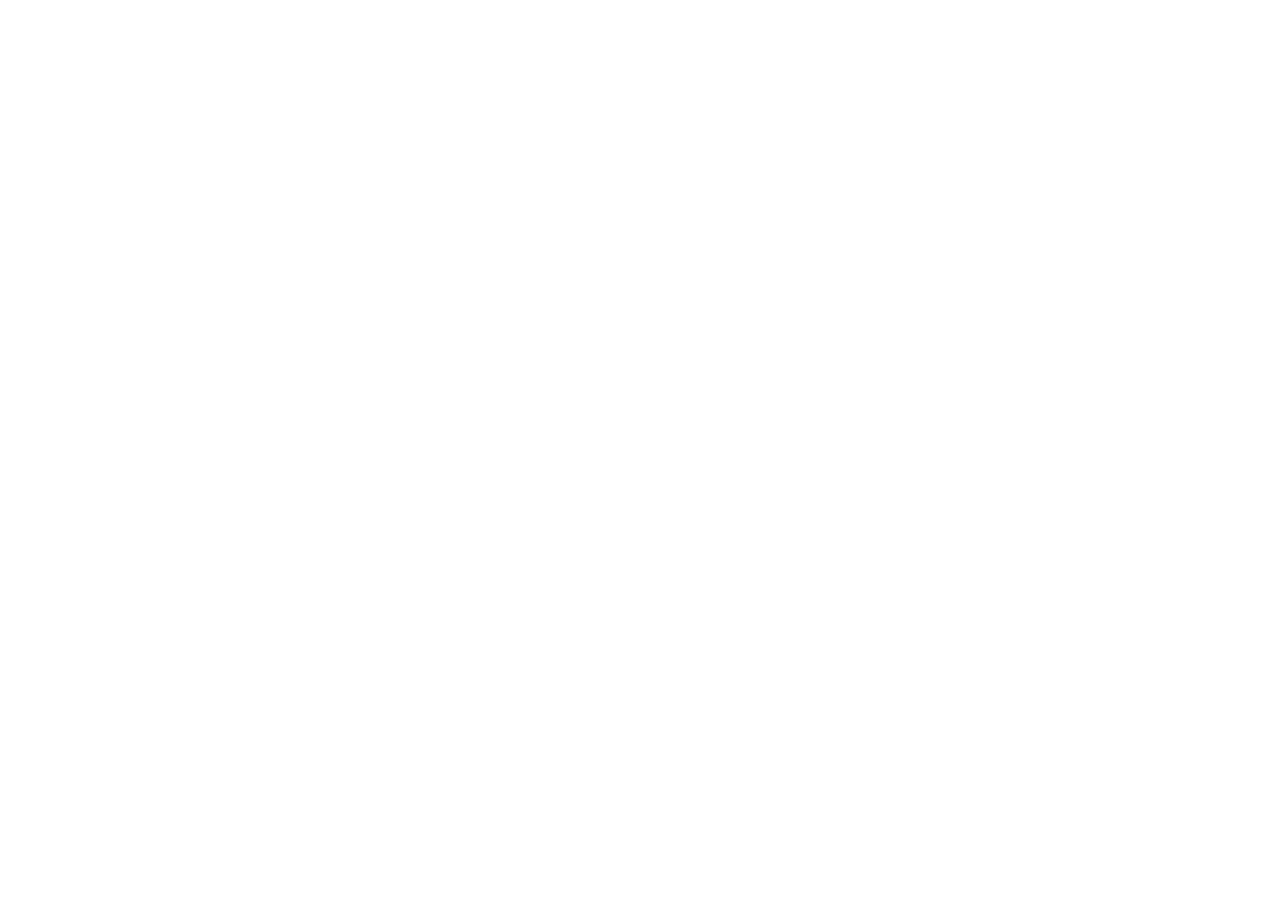
==== pages/about.html @ 854c38ac "avion" ====
<!DOCTYPE html>
<html lang="en">
  <head>
    <meta charset="UTF-8" />
    <meta name="viewport" content="width=device-width, initial-scale=1.0" />
    <title>About | Avion</title>
  </head>
  <body>
    <header></header>
    <main></main>
    <footer></footer>
  </body>
</html>
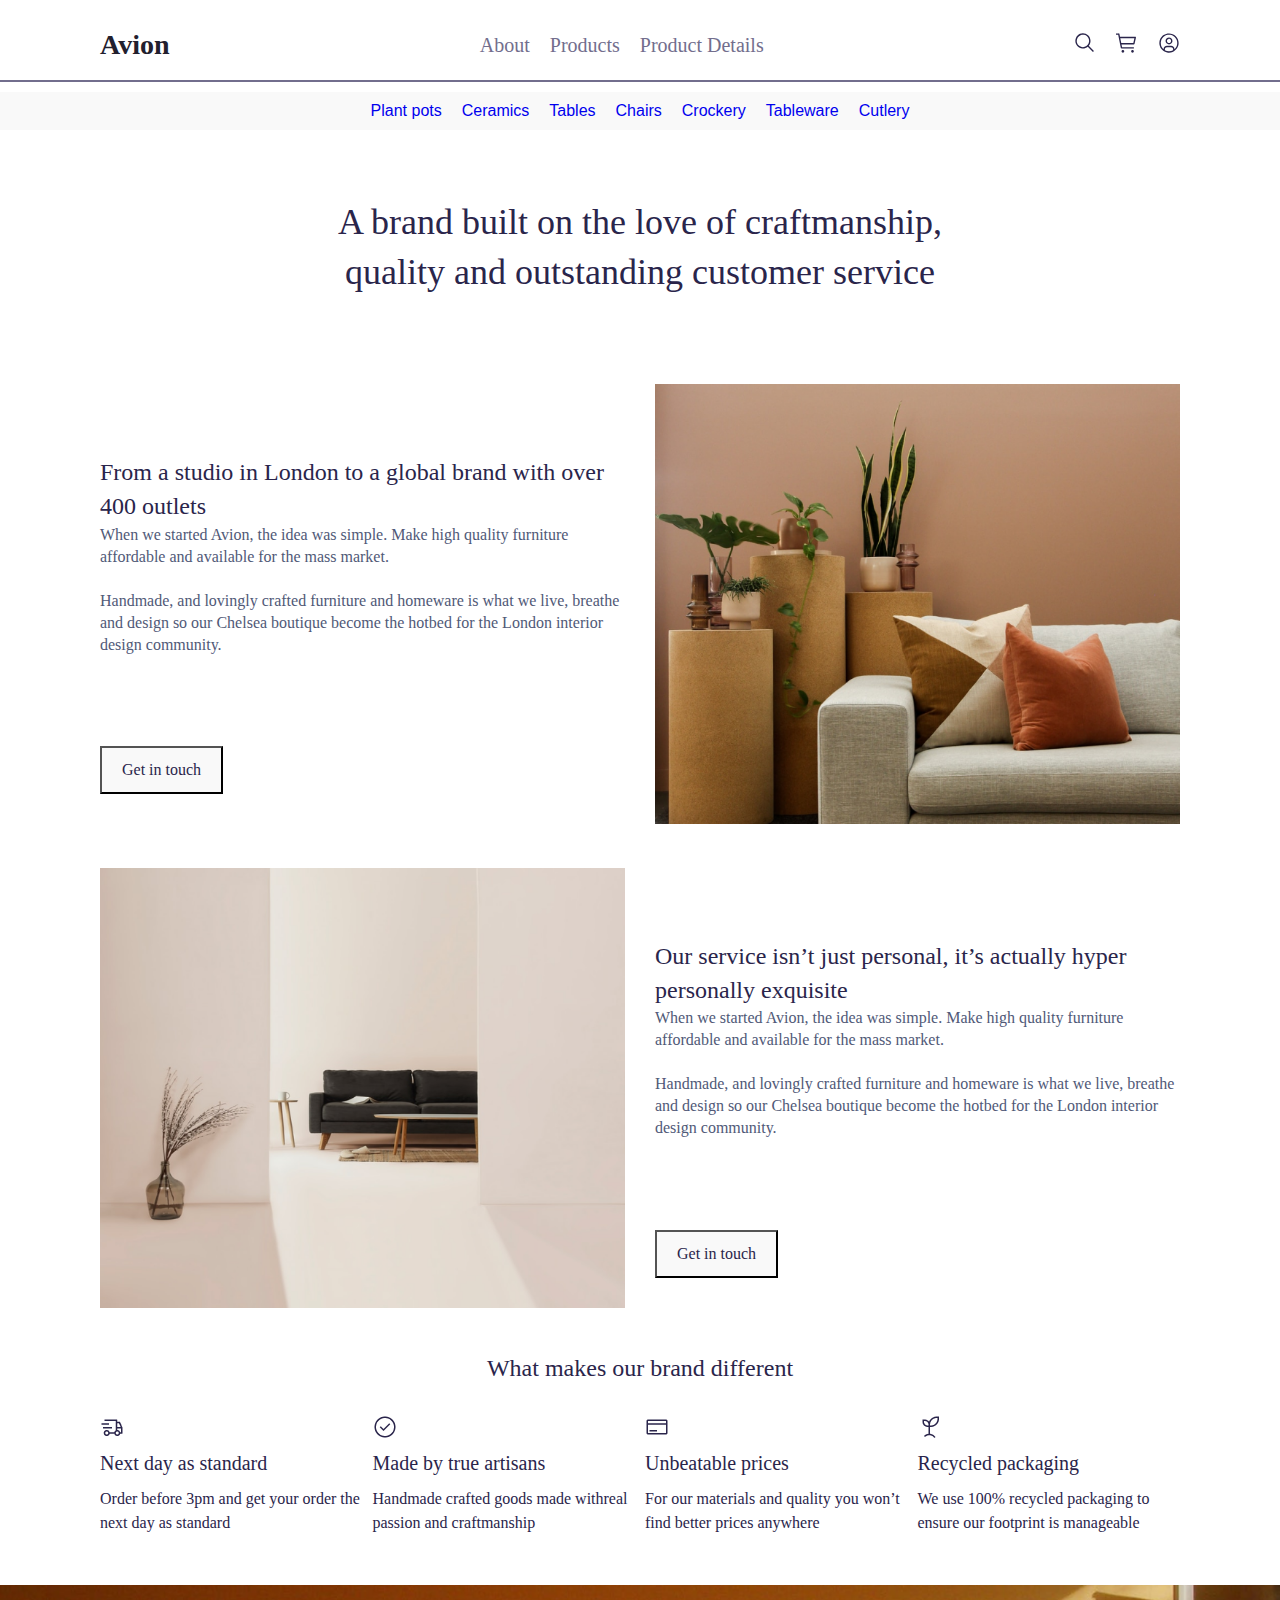
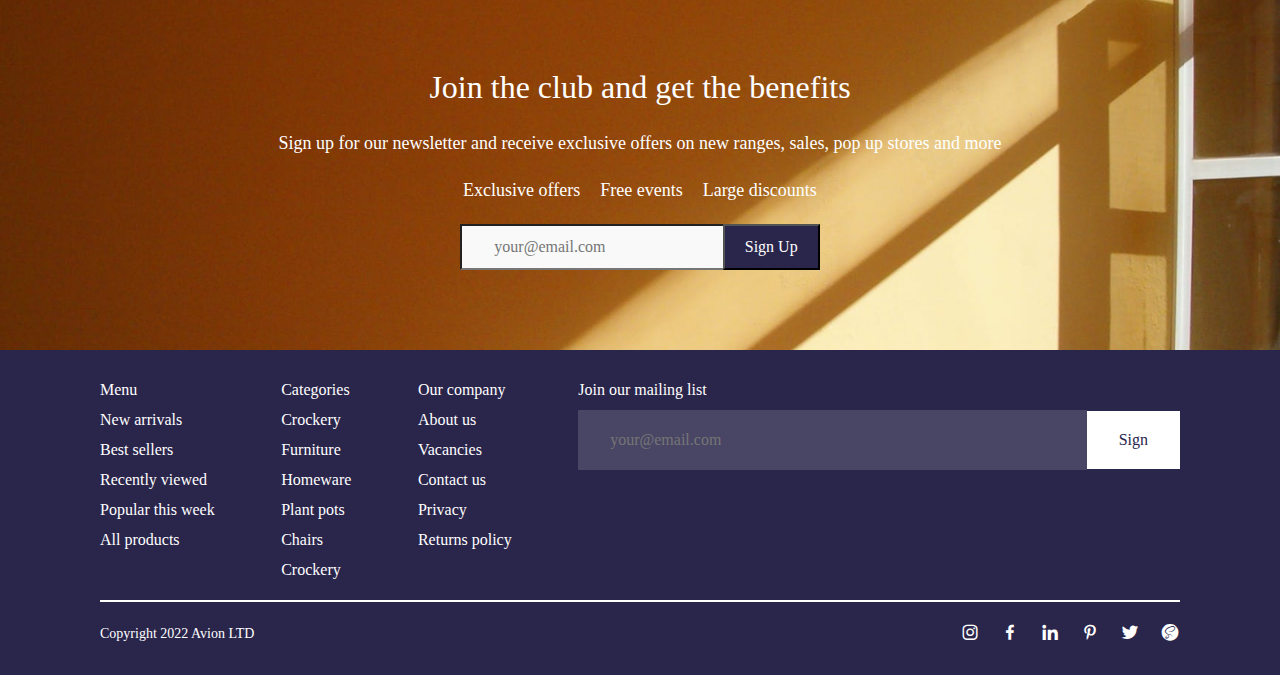
==== commit 8faf56a8: "about page" ====
--- a/pages/about.html
+++ b/pages/about.html
@@ -3,11 +3,200 @@
   <head>
     <meta charset="UTF-8" />
     <meta name="viewport" content="width=device-width, initial-scale=1.0" />
+    <link
+      rel="stylesheet"
+      href="https://cdn.jsdelivr.net/npm/boxicons@latest/css/boxicons.min.css"
+    />
+    <link rel="stylesheet" href="../css/global.css" />
+    <link rel="stylesheet" href="../css/about.css" />
+    <link rel="stylesheet" href="../css/home.css" />
     <title>About | Avion</title>
   </head>
   <body>
-    <header></header>
-    <main></main>
-    <footer></footer>
+    <header>
+      <nav class="container">
+        <a class="logo" href="../index.html">Avion</a>
+
+        <ul class="list">
+          <li>
+            <a class="nav-link" href="../pages/about.html">About</a>
+          </li>
+          <li>
+            <a class="nav-link" href="./pages/products.html">Products</a>
+          </li>
+          <li>
+            <a class="nav-link" href="./pages/productdetails.html"
+              >Product Details</a
+            >
+          </li>
+        </ul>
+        <div class="icons">
+          <input class="nav-input" type="text" placeholder="Search" />
+          <a class="search-btn icons-link" href="#"
+            ><img src="../image/search.svg" alt="Search"
+          /></a>
+          <a class="icons-link" href="./pages/cart.html"
+            ><img src="../image/cart.svg" alt=""
+          /></a>
+          <a class="icons-link" href=""
+            ><img src="../image/acount.svg" alt=""
+          /></a>
+        </div>
+        <button class="menu">
+          <img
+            src="[data-uri]"
+            alt="Menu"
+          />
+        </button>
+      </nav>
+    </header>
+    <main>
+      <div class="container herro-category"></div>
+
+      <section class="about-wrapper container">
+        <h2>
+          A brand built on the love of craftmanship, <br />
+          quality and outstanding customer service
+        </h2>
+      </section>
+
+      <section class="container outlet">
+        <div class="outlet-info">
+          <h3>
+            From a studio in London to a global brand with over 400 outlets
+          </h3>
+
+          <p>
+            When we started Avion, the idea was simple. Make high quality
+            furniture affordable and available for the mass market.
+            <br /><br />
+            Handmade, and lovingly crafted furniture and homeware is what we
+            live, breathe and design so our Chelsea boutique become the hotbed
+            for the London interior design community.
+          </p>
+
+          <button>Get in touch</button>
+        </div>
+
+        <div class="outlet-image">
+          <img src="../image/outlet.png" alt="" />
+        </div>
+      </section>
+      <section class="container outlet">
+        <div class="outlet-image">
+          <img src="../image/about2.png" alt="" />
+        </div>
+        <div class="outlet-info">
+          <h3>
+            Our service isn’t just personal, it’s actually hyper personally
+            exquisite
+          </h3>
+
+          <p>
+            When we started Avion, the idea was simple. Make high quality
+            furniture affordable and available for the mass market.
+            <br />
+            <br />
+            Handmade, and lovingly crafted furniture and homeware is what we
+            live, breathe and design so our Chelsea boutique become the hotbed
+            for the London interior design community.
+          </p>
+
+          <button>Get in touch</button>
+        </div>
+      </section>
+
+      <section class="brend container">
+        <h2>What makes our brand different</h2>
+
+        <div class="brand-cards"></div>
+      </section>
+
+      <section class="about-join">
+        <div class="container join-content">
+          <h3>Join the club and get the benefits</h3>
+          <p>
+            Sign up for our newsletter and receive exclusive offers on new
+            ranges, sales, pop up stores and more
+          </p>
+          <div class="about-res">
+            <p>Exclusive offers</p>
+            <p>Free events</p>
+            <p>Large discounts</p>
+          </div>
+
+          <div class="join-input">
+            <input type="text" placeholder="your@email.com" />
+            <button>Sign Up</button>
+          </div>
+        </div>
+      </section>
+    </main>
+    <footer>
+      <div class="footer container">
+        <div class="footer-top">
+          <div class="footer-top-content">
+            <a href="#">Menu</a>
+            <a href="#">New arrivals</a>
+            <a href="#">Best sellers</a>
+            <a href="#">Recently viewed</a>
+            <a href="#">Popular this week</a>
+            <a href="#">All products</a>
+          </div>
+          <div class="footer-top-content">
+            <a href="#">Categories</a>
+            <a href="#">Crockery</a>
+            <a href="#">Furniture</a>
+            <a href="#">Homeware</a>
+            <a href="#">Plant pots</a>
+            <a href="#">Chairs</a>
+            <a href="#">Crockery</a>
+          </div>
+          <div class="footer-top-content">
+            <a href="#">Our company</a>
+            <a href="#">About us</a>
+            <a href="#">Vacancies</a>
+            <a href="#">Contact us</a>
+            <a href="#">Privacy</a>
+            <a href="#">Returns policy</a>
+          </div>
+
+          <div class="footer-top-content">
+            <span> Join our mailing list </span>
+
+            <form class="footer-form">
+              <input type="text" placeholder="your@email.com" />
+              <button class="footer-button">Sign</button>
+            </form>
+          </div>
+        </div>
+        <div class="footer-bottom">
+          <h3>Copyright 2022 Avion LTD</h3>
+
+          <div class="footer-socials">
+            <a href="#">
+              <i class="bx bxl-instagram"></i>
+            </a>
+            <a href="#">
+              <i class="bx bxl-facebook"></i>
+            </a>
+            <a href="#">
+              <i class="bx bxl-linkedin"></i>
+            </a>
+            <a href="#">
+              <i class="bx bxl-pinterest-alt"></i>
+            </a>
+            <a href="#">
+              <i class="bx bxl-twitter"></i>
+            </a>
+            <a href="#">
+              <i class="bx bxl-sass"></i>
+            </a>
+          </div>
+        </div>
+      </div>
+    </footer>
+    <script src="../js/data.js"></script>
+    <script src="../js/home.js"></script>
   </body>
 </html>
--- a/css/global.css
+++ b/css/global.css
@@ -0,0 +1,263 @@
+*,
+::before,
+::after {
+  padding: 0;
+  margin: 0;
+  box-sizing: border-box;
+  text-decoration: none;
+  list-style: none;
+}
+
+body {
+  font-family: sans-serif;
+}
+.container {
+  max-width: 1440px;
+  margin: 0 auto;
+  padding: 20px 100px;
+}
+
+@media screen and (max-width: 768px) {
+  .container {
+    padding: 20px;
+  }
+}
+
+/* !header*/
+
+header {
+  padding: 10px 0;
+}
+
+.logo {
+  font-family: Clash Display;
+  font-size: 28px;
+  font-weight: 900;
+  line-height: 29.52px;
+  text-align: left;
+  text-underline-position: from-font;
+  text-decoration-skip-ink: none;
+  color: #22202e;
+}
+nav {
+  display: flex;
+  align-items: center;
+  justify-content: space-between;
+  position: relative;
+  border-bottom: 2px solid rgb(114, 110, 141);
+}
+
+.list {
+  display: flex;
+  align-items: center;
+  justify-content: space-between;
+  gap: 20px;
+}
+.menu {
+  display: none;
+}
+.nav-input {
+  position: absolute;
+  display: none;
+  right: 200px;
+  padding: 10px 20px;
+  color: rgb(114, 110, 141);
+}
+
+.nav-link {
+  color: rgb(114, 110, 141);
+  font-family: Satoshi;
+  font-size: 20px;
+  font-weight: 400;
+  line-height: 22px;
+  letter-spacing: 0%;
+  text-align: left;
+}
+
+.icons {
+  display: flex;
+  gap: 20px;
+  align-items: center;
+}
+.showInput {
+  position: absolute;
+  display: block;
+  padding: 10px 20px;
+  color: rgb(114, 110, 141);
+  width: 250px;
+  right: 220px;
+}
+.icons-link img {
+  width: 22px;
+  height: 22px;
+  font-size: 22px;
+}
+
+@media screen and (max-width: 768px) {
+  header {
+    padding: 0;
+  }
+  .list {
+    display: none;
+  }
+
+  .menu {
+    display: flex;
+    align-items: center;
+    justify-content: center;
+    width: 22px;
+    height: 22px;
+    background-color: #fff;
+  }
+
+  .show {
+    display: flex;
+    position: absolute;
+    align-items: center;
+    flex-direction: column;
+    justify-content: center;
+    width: 100%;
+    top: 70px;
+    z-index: 1;
+    left: 0;
+    padding: 20px 0;
+    gap: 20px;
+    background: #22202e;
+    min-height: 50vh;
+  }
+
+  .showInput {
+    position: absolute;
+    display: block;
+    top: 72px;
+    padding: 10px 20px;
+    color: rgb(114, 110, 141);
+    width: 100%;
+    right: 0;
+    margin: 0 auto;
+    border-radius: 12px;
+  }
+  .menu img {
+    width: 22px;
+    height: 22px;
+  }
+}
+main {
+  min-height: 100vh;
+}
+/* footer */
+
+footer {
+  background: rgb(42, 37, 75);
+  padding: 10px 0;
+}
+
+.footer {
+  display: flex;
+  flex-direction: column;
+}
+
+.footer-top {
+  display: flex;
+  justify-content: space-between;
+  align-items: start;
+  border-bottom: 2px solid #fff;
+  padding-bottom: 20px;
+}
+
+.footer-top-content {
+  display: flex;
+  flex-direction: column;
+  gap: 10px;
+}
+
+.footer-top-content a {
+  color: rgb(255, 255, 255);
+  font-family: Clash Display;
+  font-size: 16px;
+  font-weight: 400;
+  line-height: 20px;
+  letter-spacing: 0%;
+  text-align: left;
+}
+
+.footer-top-content span {
+  color: rgb(255, 255, 255);
+  font-family: Clash Display;
+  font-size: 16px;
+  font-weight: 400;
+  line-height: 20px;
+  letter-spacing: 0%;
+  text-align: left;
+}
+
+.footer-form input {
+  padding: 19px 32px;
+  background: rgba(255, 255, 255, 0.15);
+  color: rgb(255, 255, 255);
+  font-family: Satoshi;
+  font-size: 16px;
+  font-weight: 400;
+  line-height: 22px;
+  letter-spacing: 0%;
+  text-align: left;
+  width: 509px;
+  border: none;
+}
+
+.footer-form .footer-button {
+  padding: 17px 32px;
+  background: rgb(255, 255, 255);
+  color: rgb(42, 37, 75);
+  font-family: Satoshi;
+  font-size: 16px;
+  font-weight: 400;
+  line-height: 150%;
+  letter-spacing: 0%;
+  text-align: left;
+  border: none;
+  margin-left: -5px;
+}
+.footer-bottom {
+  display: flex;
+  justify-content: space-between;
+  padding-top: 20px;
+  align-items: center;
+}
+
+.footer-bottom h3 {
+  color: rgb(255, 255, 255);
+  font-family: Satoshi;
+  font-size: 14px;
+  font-weight: 400;
+  line-height: 19px;
+  letter-spacing: 0%;
+  text-align: left;
+}
+
+.footer-socials {
+  display: flex;
+  gap: 20px;
+}
+.footer-socials a i {
+  color: #fff;
+  font-size: 20px;
+}
+@media screen and (max-width: 768px) {
+  .footer-top {
+    flex-wrap: wrap;
+  }
+
+  .footer-form input {
+    max-width: 200px;
+  }
+  .footer-form button {
+    max-width: 118px;
+  }
+  .footer-bottom {
+    flex-wrap: wrap;
+    align-items: center;
+    justify-content: center;
+    gap: 15px;
+  }
+}
--- a/css/about.css
+++ b/css/about.css
@@ -0,0 +1,92 @@
+.herro-category {
+  display: flex;
+  justify-content: center;
+  gap: 20px;
+  flex-wrap: wrap;
+  background-color: #f9f9f9;
+  padding: 10px 0;
+}
+
+.about-wrapper {
+  padding: 67px 10px;
+}
+
+.about-wrapper h2 {
+  text-align: center;
+  color: rgb(42, 37, 75);
+  font-family: Clash Display;
+  font-size: 36px;
+  font-weight: 400;
+  line-height: 140%;
+  letter-spacing: 0%;
+  text-align: center;
+}
+
+.about-join {
+  background-image: url("../image/about-join.png");
+  background-position: center;
+  background-repeat: no-repeat;
+  background-size: cover;
+  width: 100%;
+  padding: 60px 0;
+}
+.join-content {
+  display: flex;
+  align-items: center;
+  justify-content: center;
+  gap: 20px;
+  flex-direction: column;
+}
+.about-join h3 {
+  /* Headings / H2 */
+  color: rgb(255, 255, 255);
+  font-family: Clash Display;
+  font-size: 32px;
+  font-weight: 400;
+  line-height: 140%;
+  letter-spacing: 0%;
+  text-align: center;
+}
+
+.about-join p {
+  /* Body / Large */
+  color: rgb(255, 255, 255);
+  font-family: Satoshi;
+  font-size: 18px;
+  font-weight: 400;
+  line-height: 150%;
+  letter-spacing: 0%;
+  text-align: center;
+}
+
+.about-res {
+  display: flex;
+  align-items: center;
+  justify-content: center;
+  gap: 20px;
+}
+
+@media screen and (max-width: 768px) {
+  .join-content {
+    display: flex;
+    align-items: start;
+    justify-content: start;
+    gap: 10px;
+    flex-direction: column;
+  }
+
+  .about-res {
+    display: flex;
+    align-items: start;
+    justify-content: center;
+    gap: 10px;
+    flex-direction: column;
+  }
+
+  .about-join h3 {
+    text-align: start;
+  }
+  .about-join p {
+    text-align: start;
+  }
+}
--- a/css/home.css
+++ b/css/home.css
@@ -0,0 +1,613 @@
+/* ! ===== Main ===== */
+
+.herro-category {
+  display: flex;
+  justify-content: center;
+  gap: 20px;
+  flex-wrap: wrap;
+}
+
+.herro-wrapper {
+  background-color: #2a254b;
+  display: flex;
+  justify-content: space-between;
+  margin: 60px 0;
+}
+
+.herro-info {
+  padding: 40px;
+  max-width: 602px;
+  position: relative;
+}
+
+.herro-info p {
+  position: absolute;
+  bottom: 40px;
+  color: #ffffff;
+  font-family: Satoshi;
+  font-size: 18px;
+  font-weight: 400;
+  line-height: 27px;
+  text-align: left;
+  text-underline-position: from-font;
+  text-decoration-skip-ink: none;
+}
+
+.herro-info h1 {
+  font-family: Clash Display;
+  font-size: 32px;
+  font-weight: 400;
+  line-height: 44.8px;
+  text-align: left;
+  text-underline-position: from-font;
+  text-decoration-skip-ink: none;
+  margin-bottom: 40px;
+  color: #fff;
+}
+
+.herro-info a {
+  padding: 16px 32px;
+  background-color: #f9f9f926;
+  color: #fff;
+}
+
+.herro-image {
+  max-width: 520px;
+}
+
+.herro-image img {
+  width: 100%;
+}
+
+@media screen and (max-width: 768px) {
+  .herro-category {
+    display: none;
+  }
+
+  .herro-wrapper {
+    margin: 0 auto;
+  }
+  .herro {
+    padding: 0;
+  }
+  .herro-wrapper {
+    min-height: 402px;
+    width: 100%;
+  }
+  .herro-image {
+    display: none;
+  }
+
+  .herro-info {
+    padding: 20px;
+    display: flex;
+    flex-direction: column;
+    gap: 30px;
+  }
+
+  .herro-info a {
+    text-align: center;
+    order: 3;
+  }
+
+  .herro-info p {
+    position: relative;
+    order: 2;
+    margin-top: 80px;
+  }
+}
+
+/* ! Brend */
+
+.brend h2 {
+  text-align: center;
+  /* Headings / H3 */
+  color: rgb(42, 37, 75);
+  font-family: Clash Display;
+  font-size: 24px;
+  font-weight: 400;
+  line-height: 140%;
+  letter-spacing: 0%;
+}
+
+.brand-cards {
+  display: flex;
+  gap: 10px;
+  margin: 30px 0;
+}
+
+.brand-card {
+  width: 25%;
+  display: flex;
+  flex-direction: column;
+  align-items: start;
+  gap: 10px;
+}
+.brand-card h3 {
+  /* Headings / H4 */
+  color: rgb(42, 37, 75);
+  font-family: Clash Display;
+  font-size: 20px;
+  font-weight: 400;
+  line-height: 140%;
+  letter-spacing: 0%;
+  text-align: left;
+}
+
+.brand-card p {
+  /* Body/Medium */
+  color: rgb(42, 37, 75);
+  font-family: Satoshi;
+  font-size: 16px;
+  font-weight: 400;
+  line-height: 150%;
+  letter-spacing: 0%;
+  text-align: left;
+}
+
+@media screen and (max-width: 768px) {
+  .brand-cards {
+    flex-direction: column;
+  }
+
+  .brand-card {
+    width: 100%;
+  }
+}
+
+/* ! Ceramics cards */
+
+.ceramics {
+  display: flex;
+  flex-direction: column;
+  align-items: center;
+}
+.ceramics h2 {
+  font-family: Clash Display;
+  font-size: 32px;
+  font-weight: 400;
+  line-height: 39.36px;
+  text-align: left;
+  text-underline-position: from-font;
+  text-decoration-skip-ink: none;
+  color: #2a254b;
+}
+
+.ceramic-cards {
+  margin: 50px 0;
+  display: grid;
+  grid-template-columns: repeat(4, 1fr);
+  gap: 20px;
+}
+
+.ceramic-card {
+  position: relative;
+}
+
+.ceramic-card span {
+  position: absolute;
+  right: 10px;
+  top: 10px;
+  color: #fff;
+  background-color: red;
+  padding: 4px;
+  border-radius: 5px;
+}
+.ceramic-card h3 {
+  font-family: Clash Display;
+  font-size: 20px;
+  font-weight: 400;
+  line-height: 28px;
+  text-align: left;
+  text-underline-position: from-font;
+  text-decoration-skip-ink: none;
+  color: #2a254b;
+}
+
+.ceramic-card p {
+  font-family: Satoshi;
+  font-size: 18px;
+  font-weight: 400;
+  line-height: 27px;
+  text-align: left;
+  text-underline-position: from-font;
+  text-decoration-skip-ink: none;
+  color: #2a254b;
+}
+
+.ceramics a {
+  font-family: Satoshi;
+  font-size: 16px;
+  font-weight: 400;
+  line-height: 24px;
+  text-underline-position: from-font;
+  text-decoration-skip-ink: none;
+  background-color: #2a254b;
+  color: #f9f9f9;
+  padding: 20px 30px;
+  text-align: center;
+  transition: all 0.7s ease-in-out;
+}
+
+.ceramics a:hover {
+  background-color: #f9f9f9;
+  color: #2a254b;
+}
+
+@media screen and (max-width: 768px) {
+  .ceramic-cards {
+    margin: 50px 0;
+    display: grid;
+    grid-template-columns: repeat(1, 1fr);
+    gap: 20px;
+  }
+
+  .ceramics a {
+    width: 100%;
+  }
+}
+
+/*  ! Popular products */
+
+.popular-products {
+  display: flex;
+  flex-direction: column;
+  align-items: center;
+}
+.popular-products h2 {
+  font-family: Clash Display;
+  font-size: 32px;
+  font-weight: 400;
+  line-height: 39.36px;
+  text-align: left;
+  text-underline-position: from-font;
+  text-decoration-skip-ink: none;
+  color: #2a254b;
+}
+
+.popular-cards {
+  margin: 50px 0;
+  display: grid;
+  grid-template-columns: repeat(4, 1fr);
+  gap: 20px;
+}
+
+.popular-card {
+  position: relative;
+}
+
+.popular-card span {
+  position: absolute;
+  right: 10px;
+  top: 10px;
+  color: #fff;
+  background-color: red;
+  padding: 4px;
+  border-radius: 5px;
+}
+.popular-card h3 {
+  font-family: Clash Display;
+  font-size: 20px;
+  font-weight: 400;
+  line-height: 28px;
+  text-align: left;
+  text-underline-position: from-font;
+  text-decoration-skip-ink: none;
+  color: #2a254b;
+}
+
+.popular-card p {
+  font-family: Satoshi;
+  font-size: 18px;
+  font-weight: 400;
+  line-height: 27px;
+  text-align: left;
+  text-underline-position: from-font;
+  text-decoration-skip-ink: none;
+  color: #2a254b;
+}
+
+.popular-products a {
+  font-family: Satoshi;
+  font-size: 16px;
+  font-weight: 400;
+  line-height: 24px;
+  text-underline-position: from-font;
+  text-decoration-skip-ink: none;
+  background-color: #2a254b;
+  color: #f9f9f9;
+  padding: 20px 30px;
+  text-align: center;
+  transition: all 0.7s ease-in-out;
+}
+
+.popular-products a:hover {
+  background-color: #f9f9f9;
+  color: #2a254b;
+}
+
+@media screen and (max-width: 768px) {
+  .popular-cards {
+    margin: 50px 0;
+    display: grid;
+    grid-template-columns: repeat(1, 1fr);
+    gap: 20px;
+  }
+
+  .popular-products a {
+    width: 100%;
+  }
+}
+
+/* ! join */
+
+.join {
+  background-color: #f9f9f9;
+  padding: 52px 93px;
+}
+
+.join-card {
+  background-color: #fff;
+  display: flex;
+  flex-direction: column;
+  justify-content: center;
+  align-items: center;
+  gap: 30px;
+  padding: 50px 0;
+}
+
+.join-card h3 {
+  /* Headings / H1 */
+  color: rgb(42, 37, 75);
+  font-family: Clash Display;
+  font-size: 36px;
+  font-weight: 400;
+  line-height: 140%;
+  letter-spacing: 0%;
+  text-align: center;
+}
+
+.join-card p {
+  /* Body/Medium */
+  color: rgb(42, 37, 75);
+  font-family: Satoshi;
+  font-size: 16px;
+  font-weight: 400;
+  line-height: 150%;
+  letter-spacing: 0%;
+  text-align: center;
+}
+
+.join-input {
+  margin: 0 auto;
+}
+.join-input input {
+  background-color: #f9f9f9;
+  color: rgb(42, 37, 75);
+  font-family: Satoshi;
+  font-size: 16px;
+  font-weight: 400;
+  line-height: 22px;
+  letter-spacing: 0%;
+  text-align: left;
+  padding: 10px 32px;
+}
+
+.join-input button {
+  /* Dark Primary */
+  background: rgb(42, 37, 75);
+  /* Body/Medium */
+  color: rgb(255, 255, 255);
+  font-family: Satoshi;
+  font-size: 16px;
+  font-weight: 400;
+  line-height: 22px;
+  letter-spacing: 0%;
+  text-align: left;
+  padding: 10px 20px;
+  margin-left: -10px;
+}
+
+@media screen and (max-width: 768px) {
+  .join {
+    background-color: #f9f9f9;
+    padding: 10px;
+  }
+
+  .join-card {
+    background-color: #fff;
+    display: flex;
+    flex-direction: column;
+    justify-content: center;
+    align-items: center;
+    gap: 20px;
+    padding: 30px 0;
+  }
+
+  .join-card h3 {
+    /* Headings / H4 */
+    color: rgb(42, 37, 75);
+    font-family: Clash Display;
+    font-size: 20px;
+    font-weight: 400;
+    line-height: 140%;
+    letter-spacing: 0%;
+    text-align: center;
+  }
+
+  .join-card p {
+    /* Body/Small */
+    color: rgb(42, 37, 75);
+    font-family: Satoshi;
+    font-size: 14px;
+    font-weight: 400;
+    line-height: 150%;
+    letter-spacing: 0%;
+    text-align: center;
+  }
+
+  .join-input {
+    margin: 0 auto;
+  }
+  .join-input input {
+    background-color: #f9f9f9;
+    color: rgb(42, 37, 75);
+    font-family: Satoshi;
+    font-size: 16px;
+    font-weight: 400;
+    line-height: 22px;
+    letter-spacing: 0%;
+    text-align: left;
+    padding: 8px 15px;
+  }
+
+  .join-input button {
+    /* Dark Primary */
+    background: rgb(42, 37, 75);
+    /* Body/Medium */
+    color: rgb(255, 255, 255);
+    font-family: Satoshi;
+    font-size: 16px;
+    font-weight: 400;
+    line-height: 22px;
+    letter-spacing: 0%;
+    text-align: left;
+    padding: 8px 15px;
+    margin-left: -10px;
+  }
+}
+
+/* ! outlet */
+.outlet {
+  display: flex;
+  align-items: start;
+  position: relative;
+  justify-content: space-between;
+  gap: 30px;
+  position: relative;
+}
+
+.outlet-info {
+  padding: 72px 0;
+  width: 50%;
+}
+
+.outlet-info h3 {
+  color: rgb(42, 37, 75);
+  font-family: Clash Display;
+  font-size: 24px;
+  font-weight: 400;
+  line-height: 140%;
+  letter-spacing: 0%;
+  text-align: left;
+}
+
+.outlet-info p {
+  color: rgb(80, 89, 119);
+  font-family: Satoshi;
+  font-size: 16px;
+  font-weight: 400;
+  line-height: 22px;
+  letter-spacing: 0%;
+  text-align: left;
+}
+.outlet-info button {
+  position: absolute;
+  bottom: 54px;
+  padding: 10px 20px;
+  /* Light Grey */
+  background: rgb(249, 249, 249);
+  /* Body/Medium */
+  color: rgb(42, 37, 75);
+  font-family: Satoshi;
+  font-size: 16px;
+  font-weight: 400;
+  line-height: 150%;
+  letter-spacing: 0%;
+  text-align: left;
+  transition: all 0.6s ease;
+  cursor: pointer;
+}
+
+.outlet-info button:hover {
+  color: #f9f9f9;
+  background-color: #2a254b;
+  transform: scale(1.1);
+}
+
+.outlet-image {
+  width: 50%;
+}
+
+.outlet-image img {
+  width: 100%;
+}
+@media screen and (max-width: 768px) {
+  .outlet {
+    display: flex;
+    align-items: start;
+    justify-content: center;
+    gap: 30px;
+    position: relative;
+    flex-direction: column;
+  }
+
+  .outlet-info {
+    width: 100%;
+    padding: 10px;
+  }
+
+  .outlet-info h3 {
+    color: rgb(42, 37, 75);
+    font-family: Clash Display;
+    font-size: 24px;
+    font-weight: 400;
+    line-height: 140%;
+    letter-spacing: 0%;
+    text-align: center;
+  }
+
+  .outlet-info p {
+    color: rgb(80, 89, 119);
+    font-family: Satoshi;
+    font-size: 16px;
+    font-weight: 400;
+    line-height: 22px;
+    letter-spacing: 0%;
+    text-align: center;
+    margin: 20px 0;
+  }
+  .outlet-info button {
+    position: relative;
+    bottom: 0;
+    padding: 10px 20px;
+    /* Light Grey */
+    background: rgb(249, 249, 249);
+    /* Body/Medium */
+    color: rgb(42, 37, 75);
+    font-family: Satoshi;
+    font-size: 16px;
+    font-weight: 400;
+    line-height: 150%;
+    letter-spacing: 0%;
+    text-align: left;
+    transition: all 0.6s ease;
+    cursor: pointer;
+    width: 100%;
+    text-align: center;
+  }
+
+  .outlet-info button:hover {
+    color: #f9f9f9;
+    background-color: #2a254b;
+    transform: scale(1.1);
+  }
+
+  .outlet-image {
+    width: 100%;
+  }
+
+  .outlet-image img {
+    width: 100%;
+  }
+}
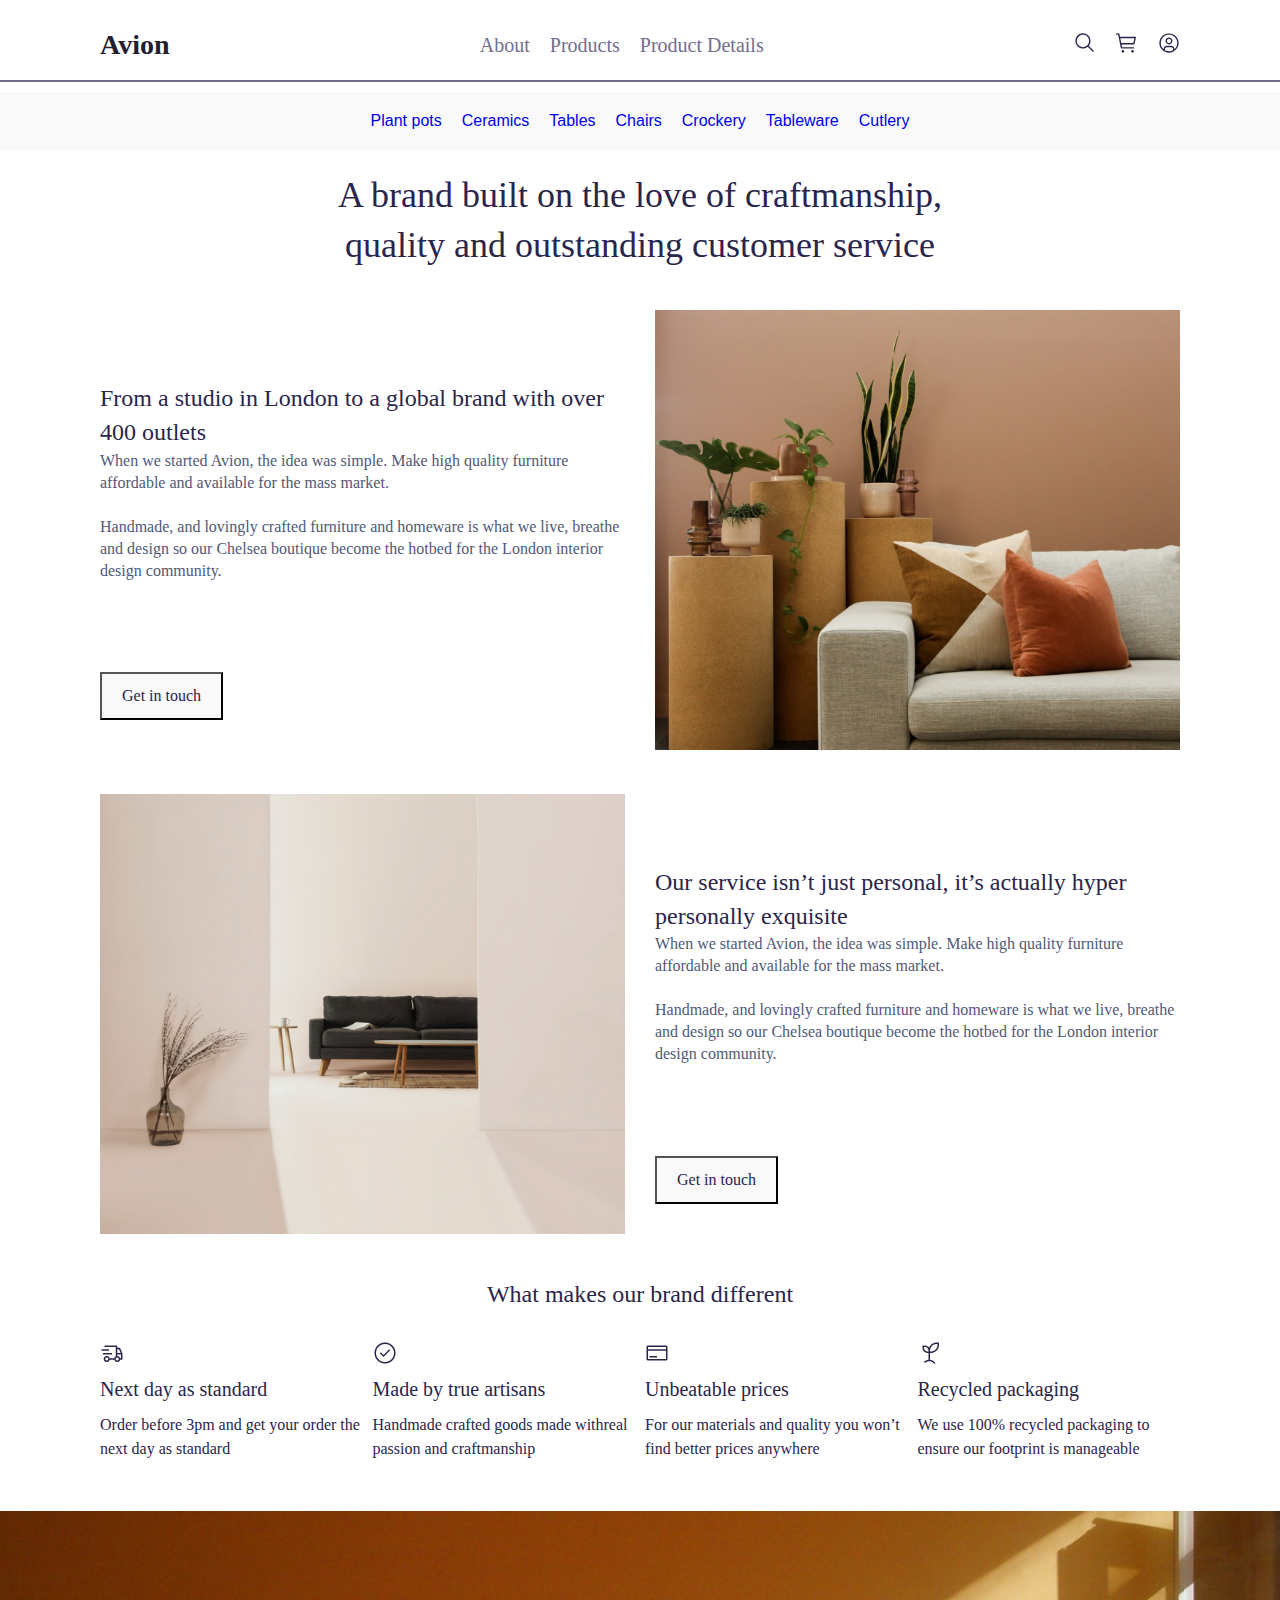
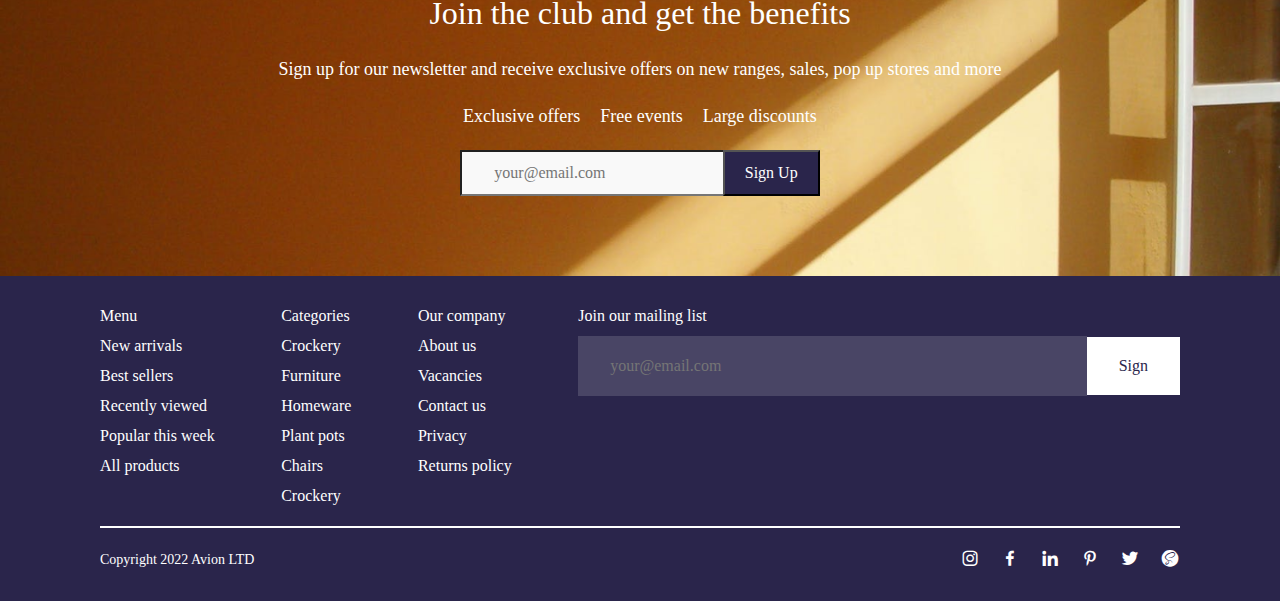
==== commit 67dd18d4: "edit and add new page" ====
--- a/pages/about.html
+++ b/pages/about.html
@@ -7,8 +7,8 @@
       rel="stylesheet"
       href="https://cdn.jsdelivr.net/npm/boxicons@latest/css/boxicons.min.css"
     />
+    <link rel="stylesheet" href="../css/about.css" />
     <link rel="stylesheet" href="../css/global.css" />
-    <link rel="stylesheet" href="../css/about.css" />
     <link rel="stylesheet" href="../css/home.css" />
     <title>About | Avion</title>
   </head>
@@ -19,15 +19,13 @@
 
         <ul class="list">
           <li>
-            <a class="nav-link" href="../pages/about.html">About</a>
+            <a class="nav-link" href="./about.html">About</a>
           </li>
           <li>
-            <a class="nav-link" href="./pages/products.html">Products</a>
+            <a class="nav-link" href="./products.html">Products</a>
           </li>
           <li>
-            <a class="nav-link" href="./pages/productdetails.html"
-              >Product Details</a
-            >
+            <a class="nav-link" href="./productdetails.html">Product Details</a>
           </li>
         </ul>
         <div class="icons">
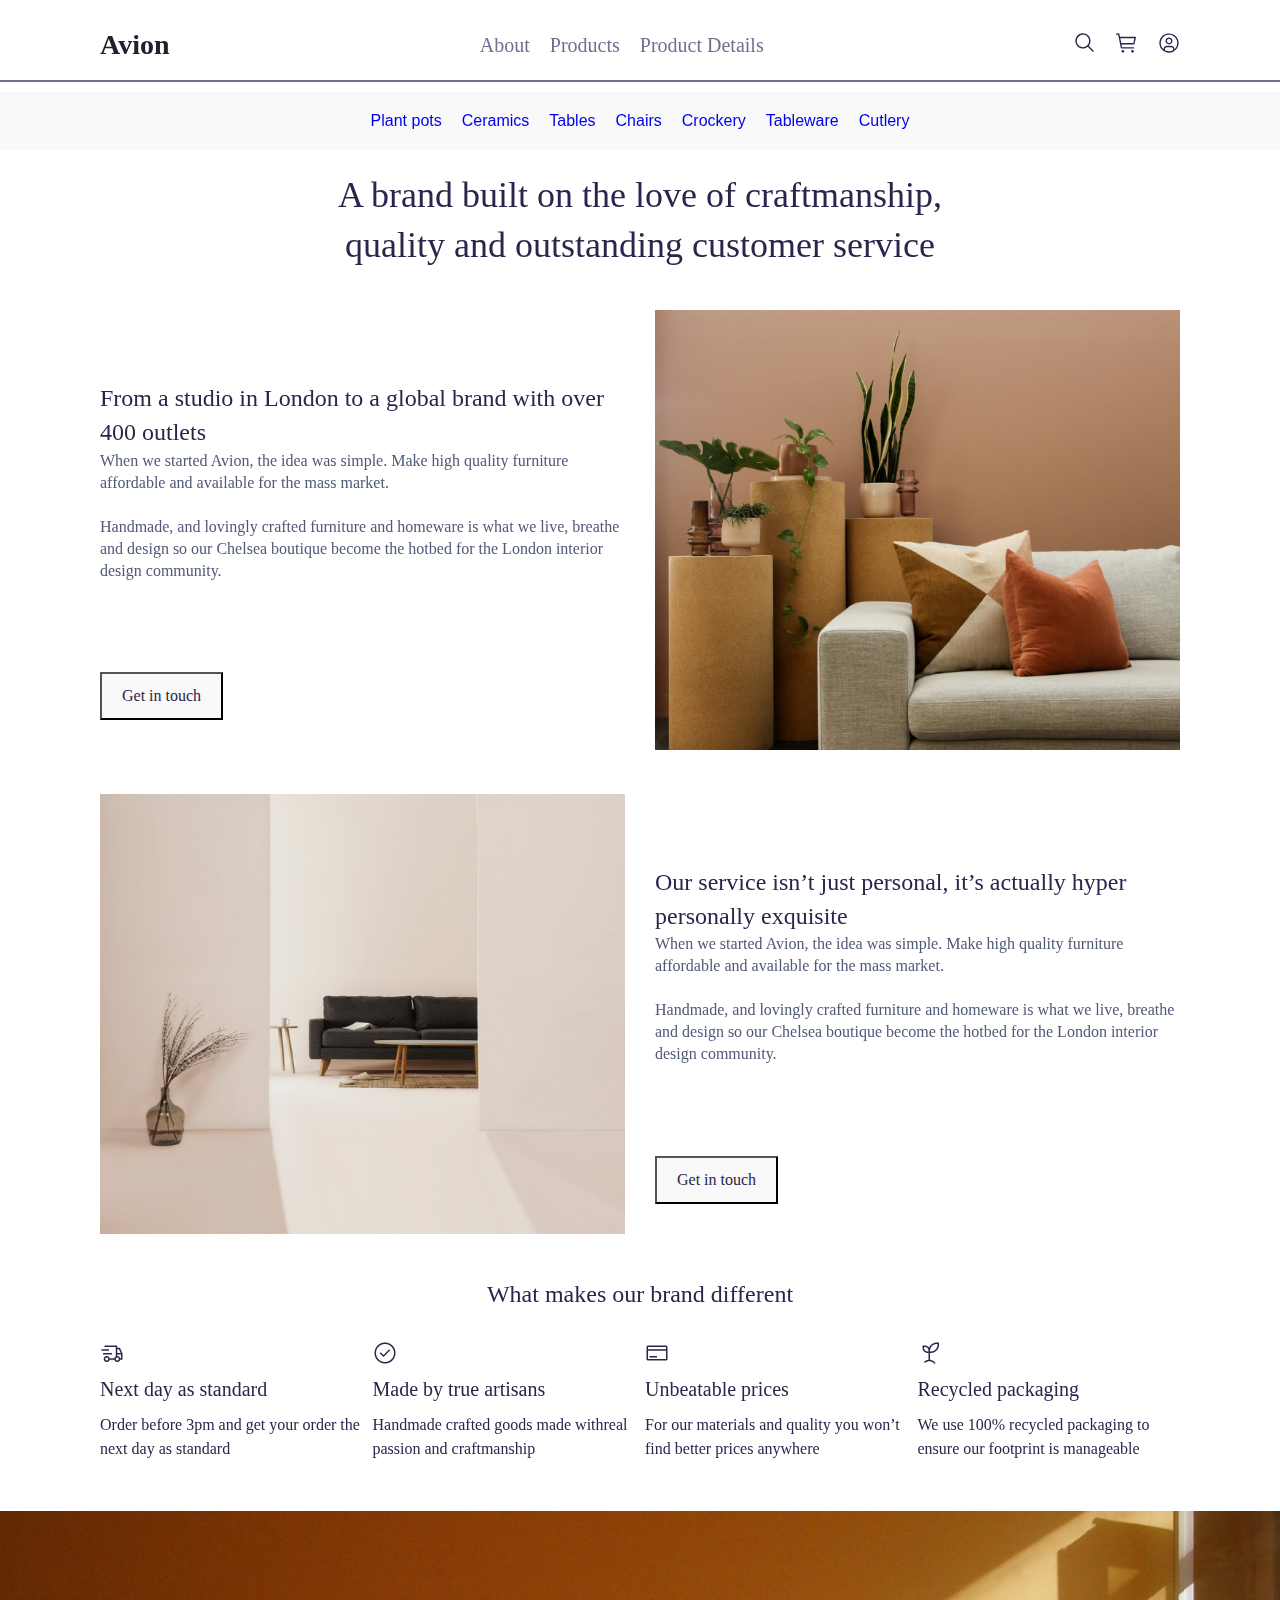
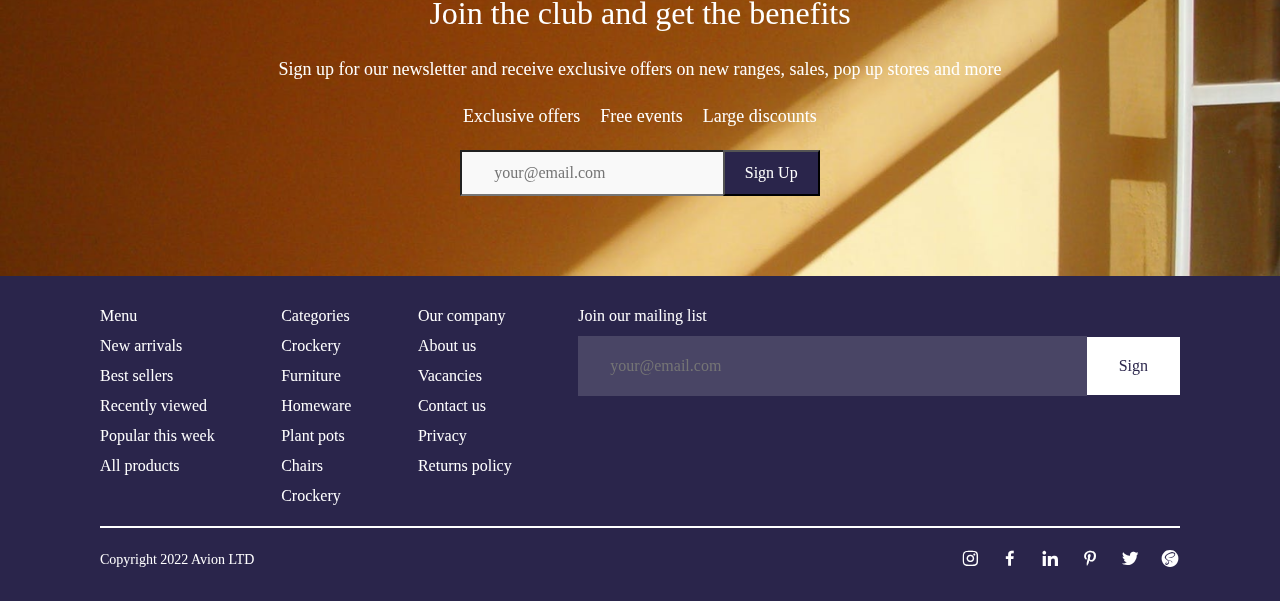
==== commit d40dc50e: "search and pagination" ====
--- a/pages/about.html
+++ b/pages/about.html
@@ -13,6 +13,7 @@
     <title>About | Avion</title>
   </head>
   <body>
+    <div class="loading">Loading...</div>
     <header>
       <nav class="container">
         <a class="logo" href="../index.html">Avion</a>
@@ -194,7 +195,10 @@
         </div>
       </div>
     </footer>
+    <a href="#" class="backtop"><i class="bx bx-up-arrow-alt"></i></a>
+
     <script src="../js/data.js"></script>
+    <script src="../js/main.js"></script>
     <script src="../js/home.js"></script>
   </body>
 </html>
--- a/css/about.css
+++ b/css/about.css
@@ -1,3 +1,19 @@
+.loading {
+  display: flex;
+  justify-content: center;
+  align-items: center;
+  position: fixed;
+  inset: 0;
+  background-color: rgb(0, 0, 0);
+  color: white;
+  opacity: 1;
+  transition: 0.5s;
+}
+.loading-hidden {
+  opacity: 0;
+  z-index: -1;
+}
+
 .herro-category {
   display: flex;
   justify-content: center;
--- a/css/global.css
+++ b/css/global.css
@@ -6,6 +6,50 @@
   box-sizing: border-box;
   text-decoration: none;
   list-style: none;
+}
+
+html {
+  scroll-behavior: smooth;
+}
+
+.loading {
+  display: flex;
+  justify-content: center;
+  align-items: center;
+  position: fixed;
+  inset: 0;
+  background-color: rgb(0, 0, 0);
+  color: white;
+  opacity: 1;
+  transition: all 0.8s ease-in-out;
+}
+.loading-hidden {
+  opacity: 0;
+  z-index: -1;
+}
+
+.backtop {
+  display: none;
+  position: fixed;
+  background-color: #2a254b;
+  /* padding: 10px; */
+  border-radius: 50%;
+  box-shadow: 0 0 10px rgba(0, 0, 0, 0.2);
+  z-index: 1000;
+  right: 20px;
+  bottom: 20px;
+  transition: 0.6s;
+  width: 50px;
+  height: 50px;
+  color: #fff;
+  font-size: 30px;
+
+  align-items: center;
+  justify-content: center;
+}
+
+.backtop-show {
+  display: flex;
 }
 
 body {
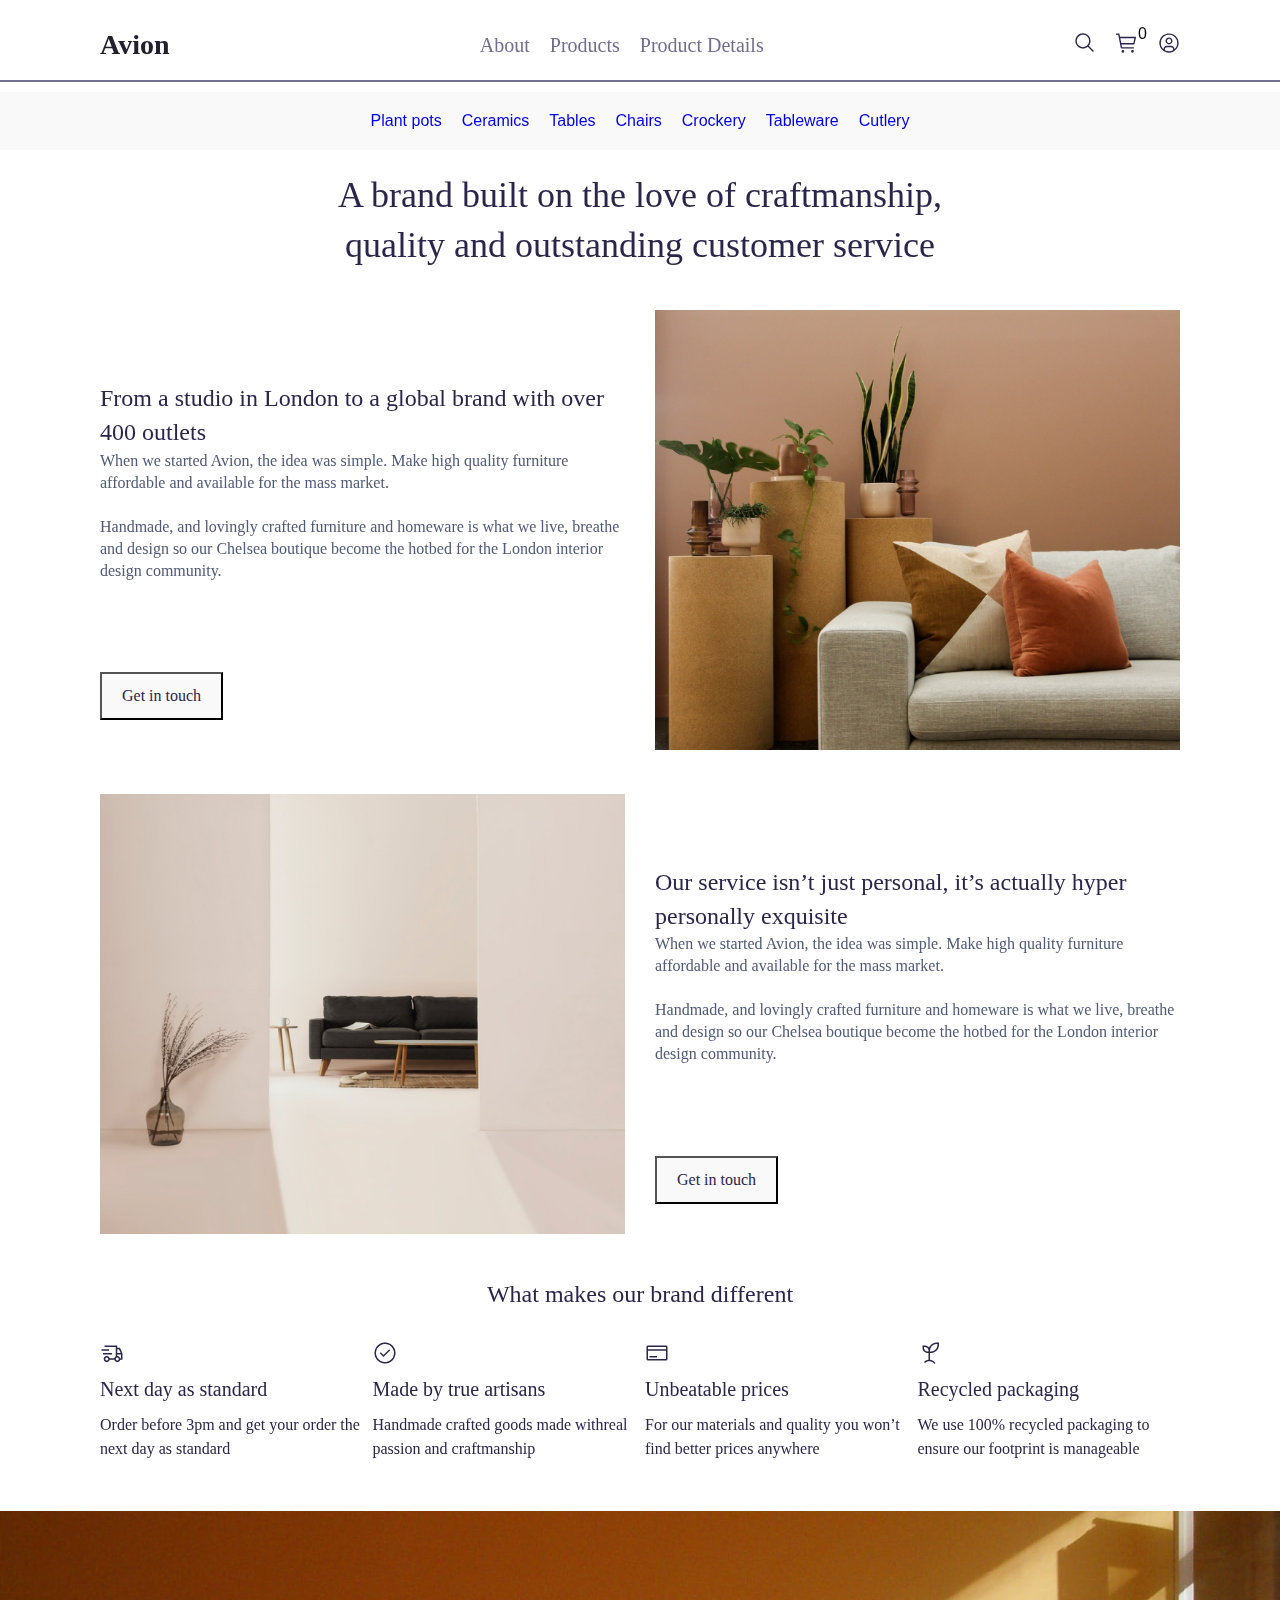
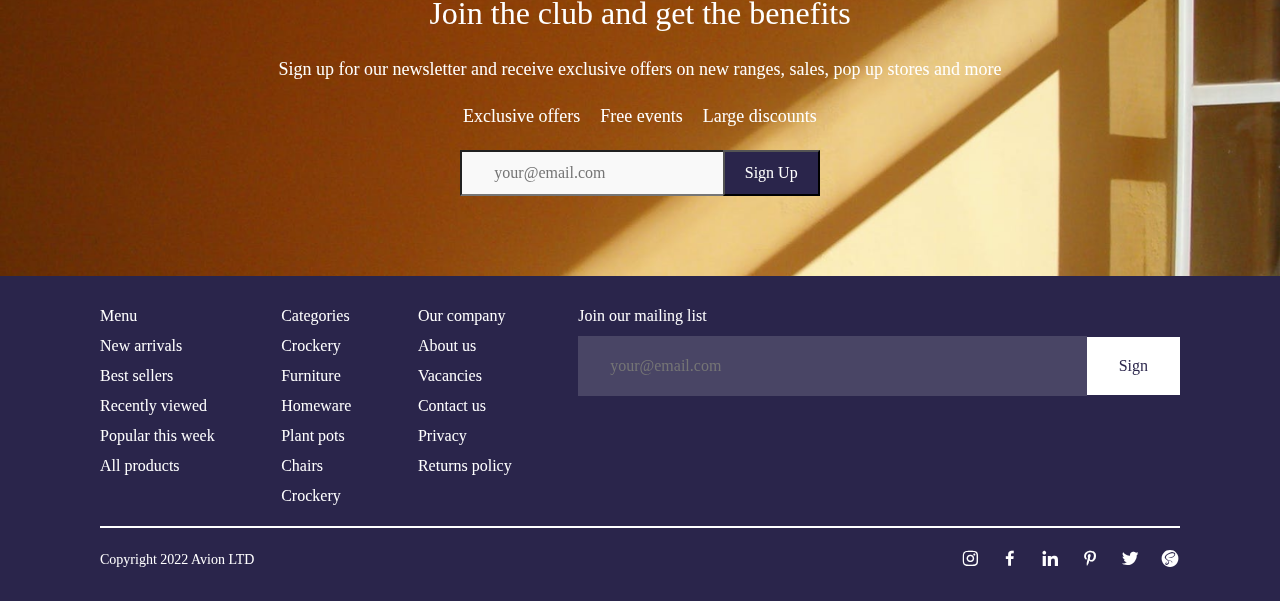
==== commit 2a0b8c73: "Add to cart function" ====
--- a/pages/about.html
+++ b/pages/about.html
@@ -35,8 +35,9 @@
             ><img src="../image/search.svg" alt="Search"
           /></a>
           <a class="icons-link" href="./pages/cart.html"
-            ><img src="../image/cart.svg" alt=""
-          /></a>
+            ><img src="../image/cart.svg" alt="" />
+            <span class="cart-count">0</span></a
+          >
           <a class="icons-link" href=""
             ><img src="../image/acount.svg" alt=""
           /></a>
--- a/css/global.css
+++ b/css/global.css
@@ -135,6 +135,13 @@
   width: 22px;
   height: 22px;
   font-size: 22px;
+  position: relative;
+}
+
+.cart-count {
+  position: absolute;
+  color: #000;
+  top: 15px;
 }
 
 @media screen and (max-width: 768px) {
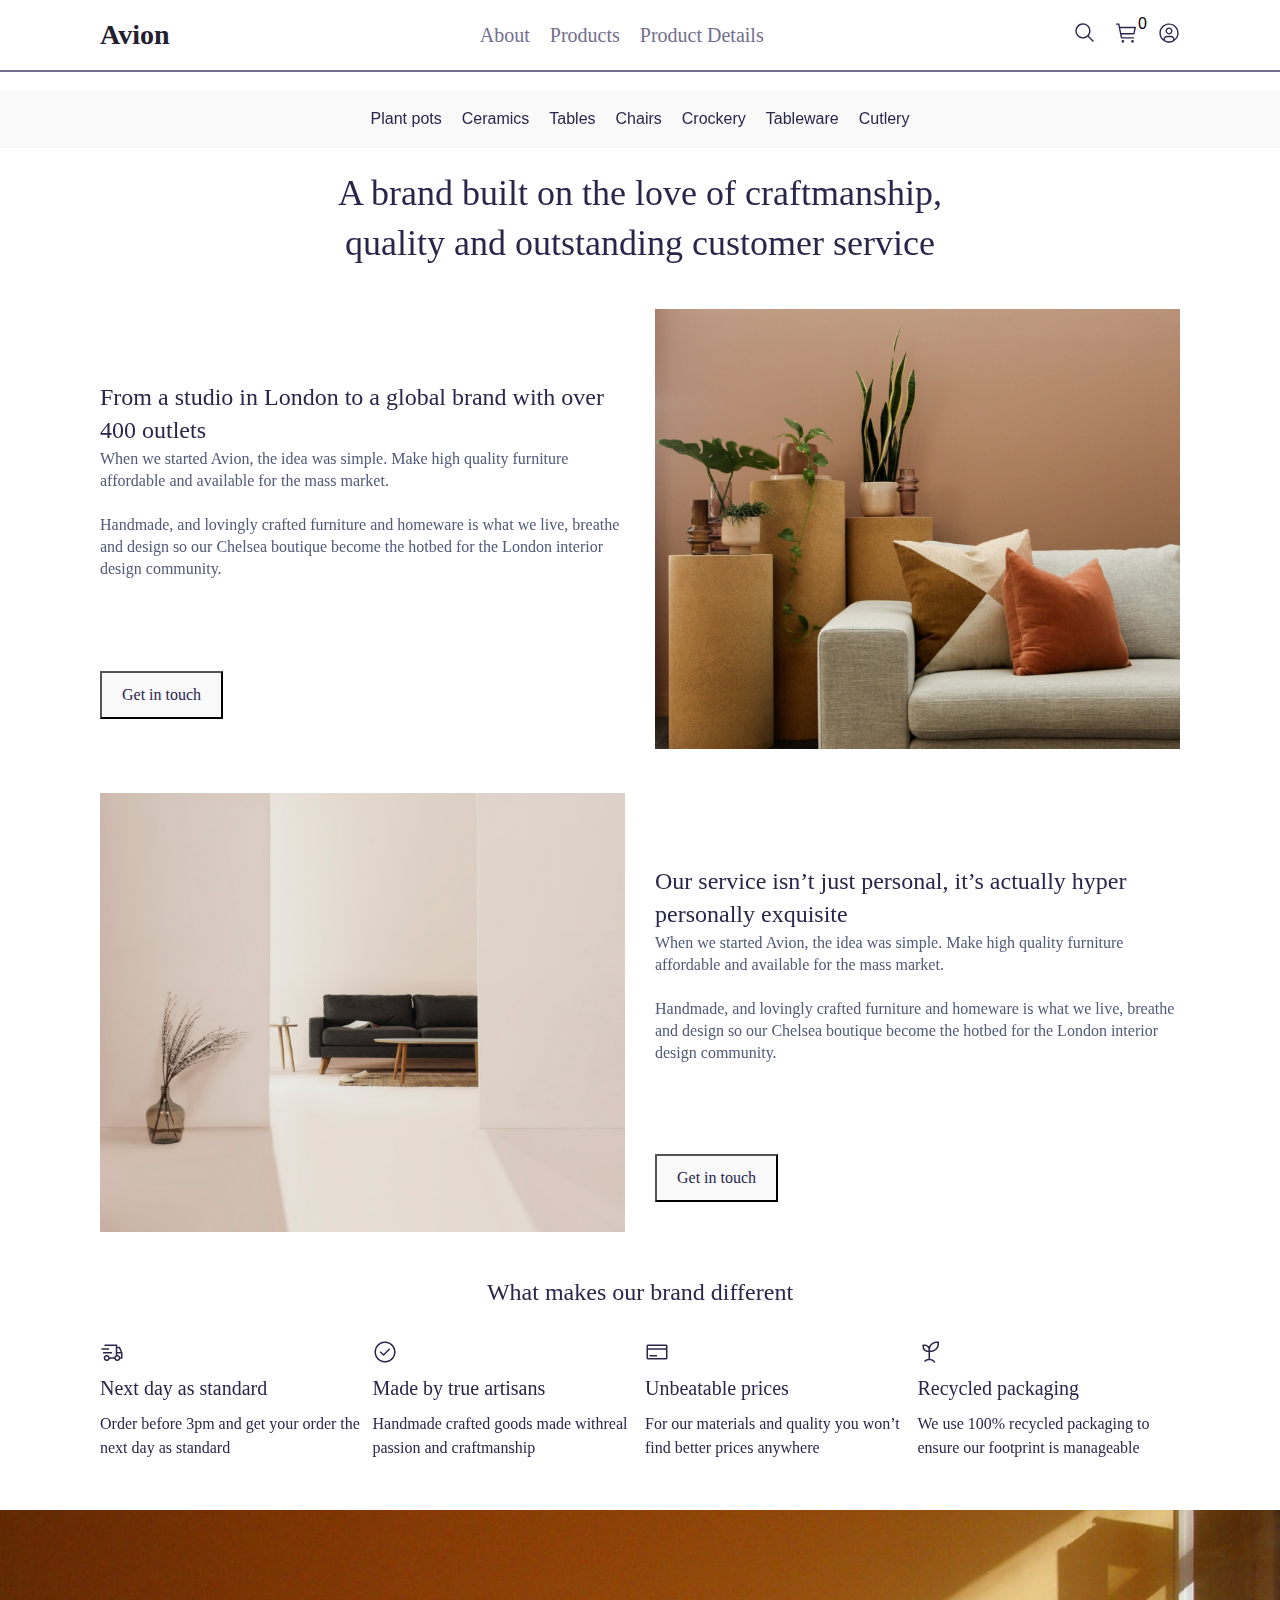
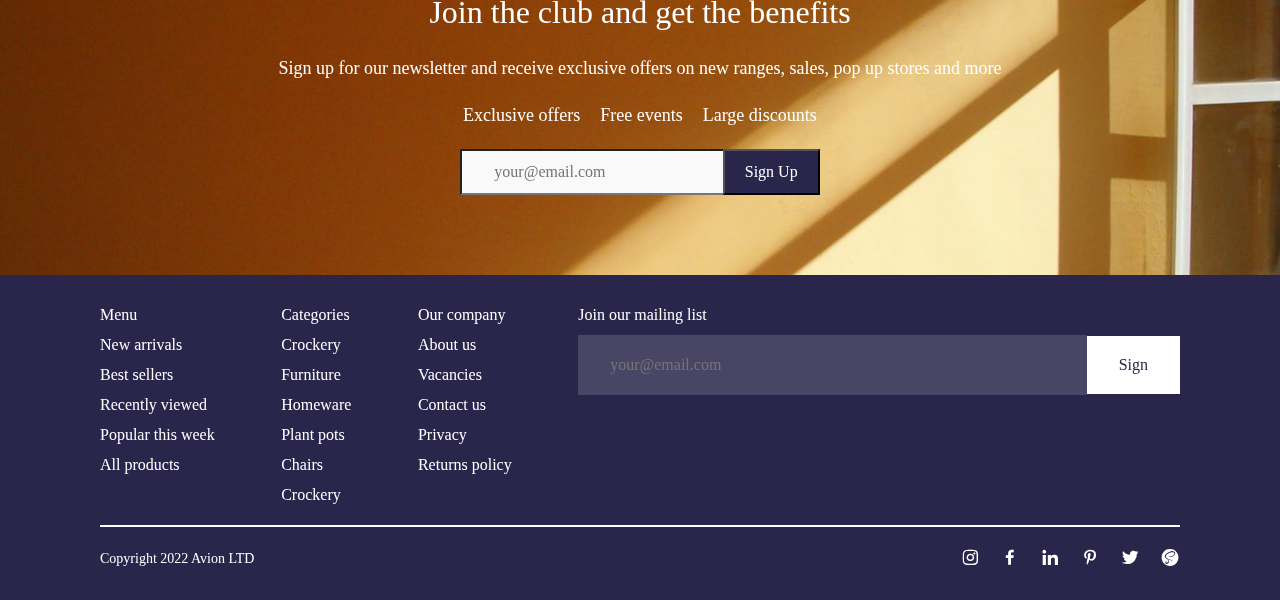
==== commit bc2e4e14: "edit this website" ====
--- a/pages/about.html
+++ b/pages/about.html
@@ -23,10 +23,12 @@
             <a class="nav-link" href="./about.html">About</a>
           </li>
           <li>
-            <a class="nav-link" href="./products.html">Products</a>
+            <a class="nav-link" href="../pages/products.html">Products</a>
           </li>
           <li>
-            <a class="nav-link" href="./productdetails.html">Product Details</a>
+            <a class="nav-link" href="../pages/productdetails.html"
+              >Product Details</a
+            >
           </li>
         </ul>
         <div class="icons">
@@ -34,11 +36,11 @@
           <a class="search-btn icons-link" href="#"
             ><img src="../image/search.svg" alt="Search"
           /></a>
-          <a class="icons-link" href="./pages/cart.html"
+          <a class="icons-link" href="../pages/cart.html"
             ><img src="../image/cart.svg" alt="" />
             <span class="cart-count">0</span></a
           >
-          <a class="icons-link" href=""
+          <a class="icons-link" href="../pages/login.html"
             ><img src="../image/acount.svg" alt=""
           /></a>
         </div>
--- a/css/global.css
+++ b/css/global.css
@@ -18,7 +18,7 @@
   align-items: center;
   position: fixed;
   inset: 0;
-  background-color: rgb(0, 0, 0);
+  background-color: rgb(42, 37, 75);
   color: white;
   opacity: 1;
   transition: all 0.8s ease-in-out;
@@ -55,6 +55,7 @@
 body {
   font-family: sans-serif;
 }
+
 .container {
   max-width: 1440px;
   margin: 0 auto;
@@ -70,7 +71,12 @@
 /* !header*/
 
 header {
-  padding: 10px 0;
+  /* padding: 10px 0; */
+  position: fixed;
+  top: 0;
+  width: 100%;
+  background-color: #fff;
+  z-index: 1000;
 }
 
 .logo {
--- a/css/home.css
+++ b/css/home.css
@@ -5,6 +5,10 @@
   justify-content: center;
   gap: 20px;
   flex-wrap: wrap;
+  margin-top: 90px;
+  a {
+    color: #2a254b;
+  }
 }
 
 .herro-wrapper {
